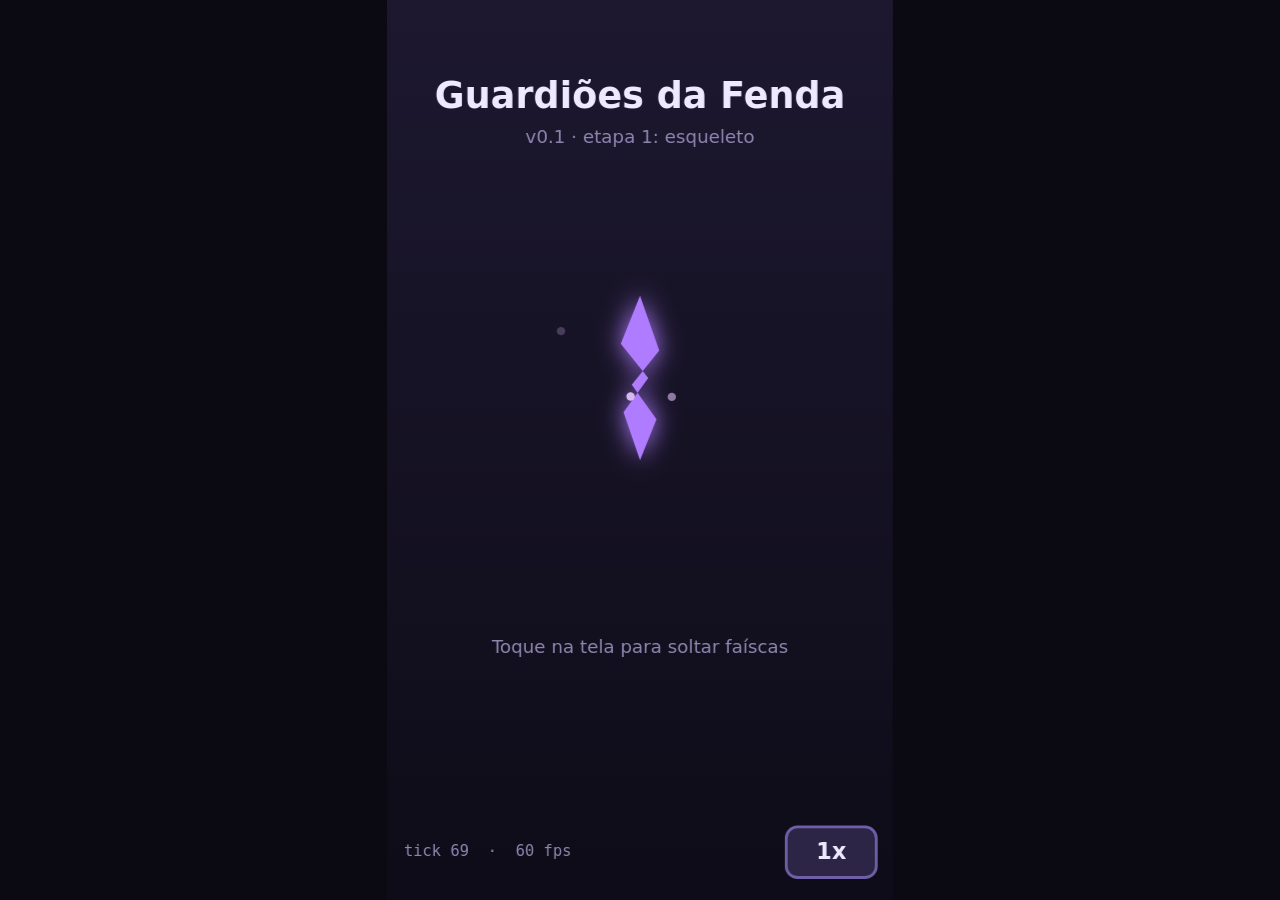
==== index.html @ 6d7b93ea "Etapa 1: esqueleto do jogo com passo de tempo fixo - index.html abre direto via file:// (scripts clá" ====
<!DOCTYPE html>
<html lang="pt-BR">
<head>
  <meta charset="utf-8">
  <meta name="viewport" content="width=device-width, initial-scale=1, maximum-scale=1, user-scalable=no, viewport-fit=cover">
  <meta name="theme-color" content="#14111f">
  <title>Guardiões da Fenda</title>
  <link rel="stylesheet" href="css/estilo.css">
</head>
<body>
  <canvas id="tela" aria-label="Guardiões da Fenda"></canvas>

  <!-- Scripts clássicos (sem módulos ES) para abrir via file://. A ordem importa. -->
  <script src="js/rng.js"></script>
  <script src="js/sim.js"></script>
  <script src="js/loop.js"></script>
  <script src="js/render.js"></script>
  <script src="js/main.js"></script>
</body>
</html>
---- css/estilo.css ----
html, body {
  margin: 0;
  height: 100%;
  background: #0b0912;
  overflow: hidden;
  /* Sem zoom, rolagem ou seleção acidental ao arrastar no celular. */
  touch-action: none;
  user-select: none;
  -webkit-user-select: none;
  -webkit-touch-callout: none;
  -webkit-tap-highlight-color: transparent;
}

#tela {
  position: absolute;
  left: 50%;
  top: 50%;
  transform: translate(-50%, -50%);
  display: block;
  touch-action: none;
  /* Maior retângulo 9:16 que cabe na tela. dvh acompanha a barra do navegador móvel. */
  width: min(100vw, calc(100vh * 9 / 16));
  height: min(100vh, calc(100vw * 16 / 9));
  width: min(100vw, calc(100dvh * 9 / 16));
  height: min(100dvh, calc(100vw * 16 / 9));
}
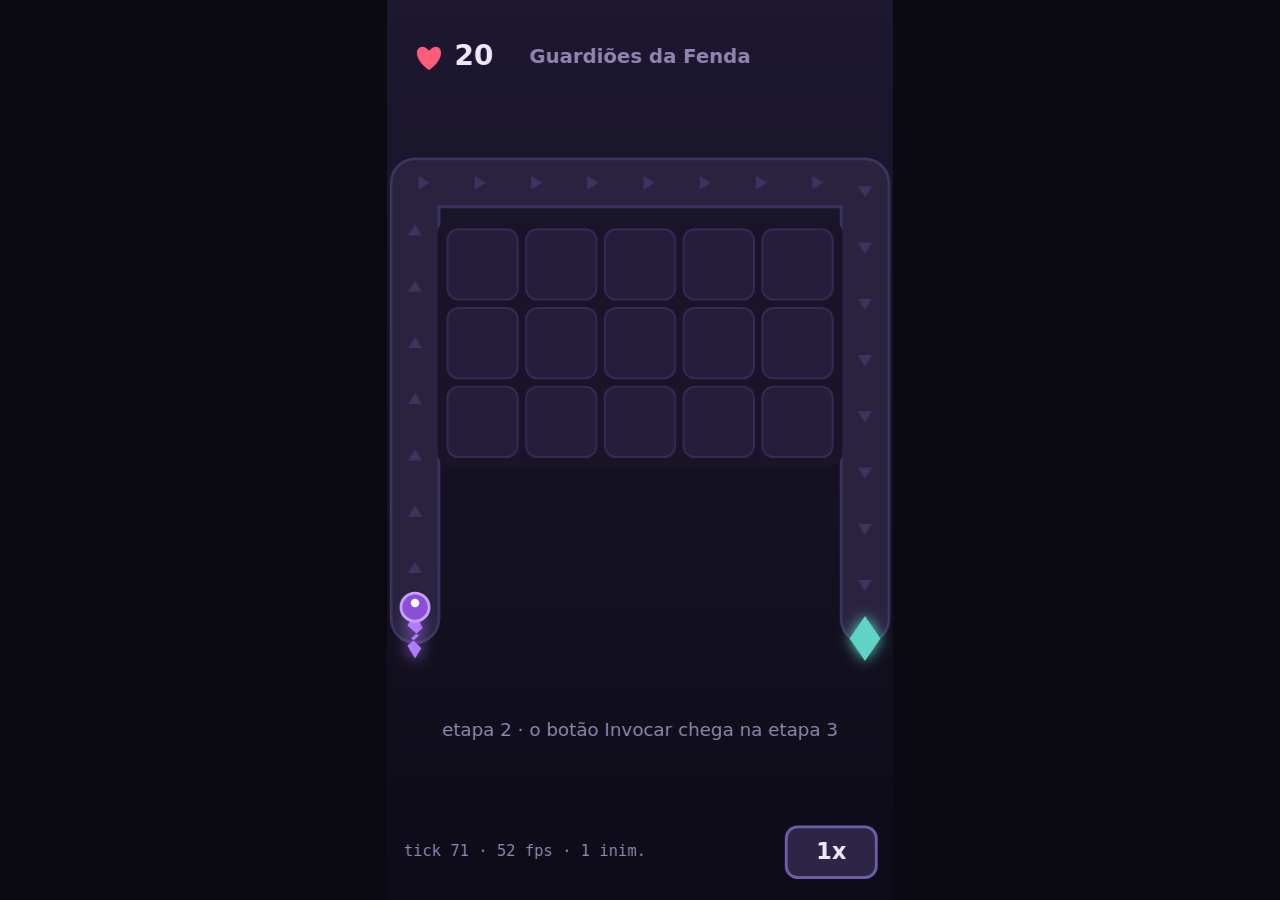
==== commit d56366a4: "Etapa 2: tabuleiro, caminho, inimigos e vida do jogador - Caminho em U contornando o tabuleiro 5x3, " ====
--- a/index.html
+++ b/index.html
@@ -12,6 +12,8 @@
 
   <!-- Scripts clássicos (sem módulos ES) para abrir via file://. A ordem importa. -->
   <script src="js/rng.js"></script>
+  <script src="js/dados.js"></script>
+  <script src="js/layout.js"></script>
   <script src="js/sim.js"></script>
   <script src="js/loop.js"></script>
   <script src="js/render.js"></script>
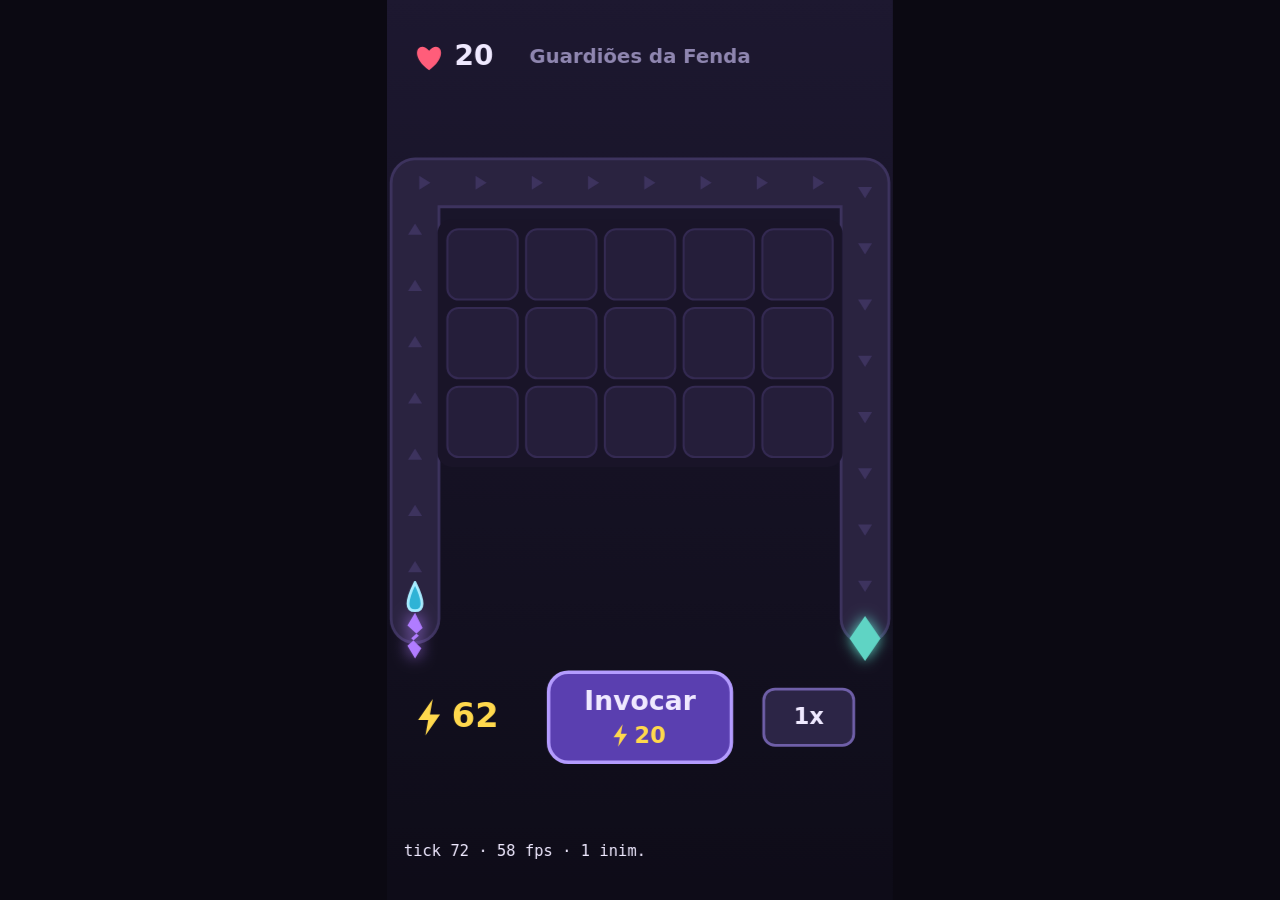
==== commit d21e63e6: "Etapa 4: os 5 guardiões em combate - Lança: dano único rápido - Geada: lentidão de 30% (não acumula;" ====
--- a/index.html
+++ b/index.html
@@ -15,6 +15,7 @@
   <script src="js/dados.js"></script>
   <script src="js/layout.js"></script>
   <script src="js/sim.js"></script>
+  <script src="js/combate.js"></script>
   <script src="js/loop.js"></script>
   <script src="js/render.js"></script>
   <script src="js/main.js"></script>
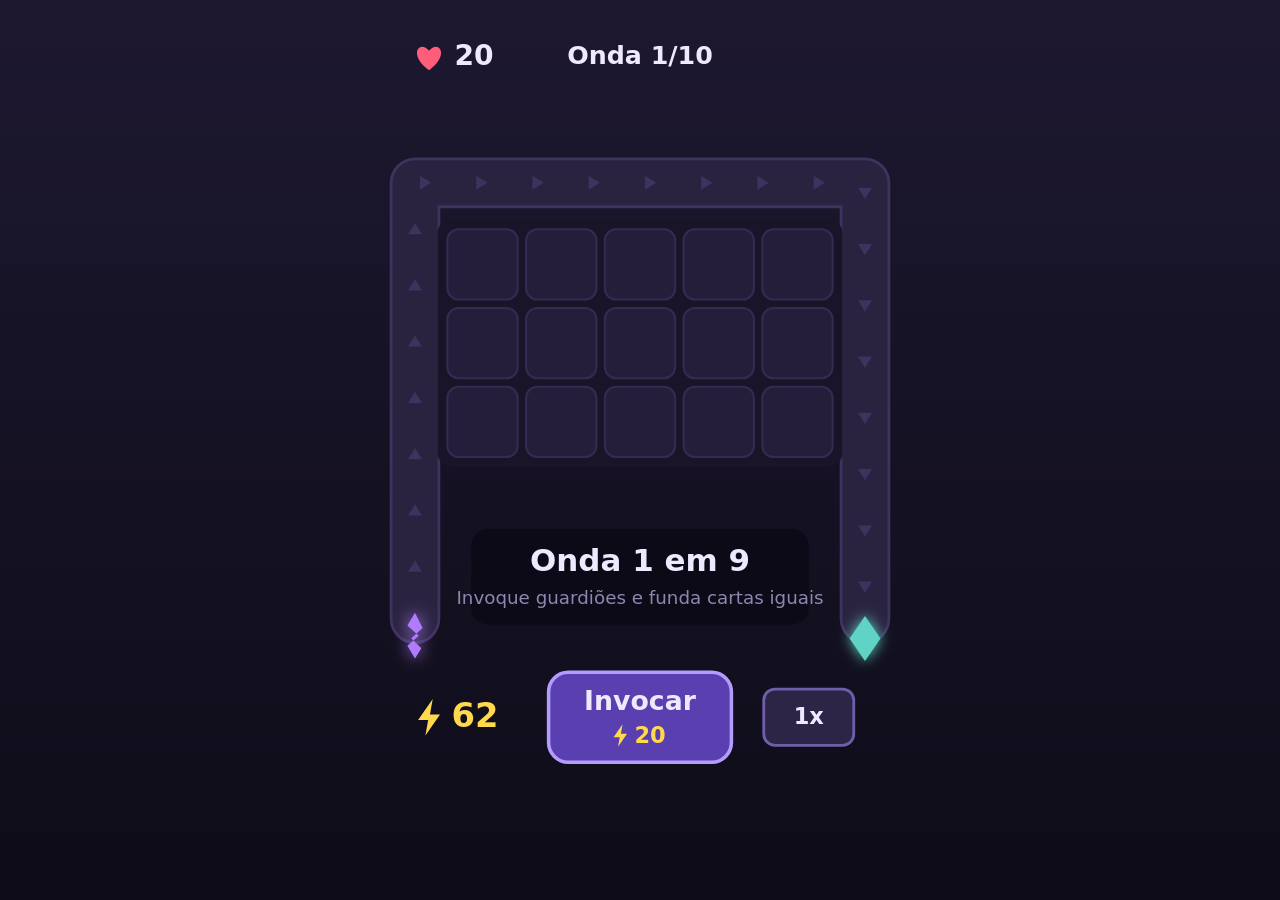
==== commit 761cfcc8: "Etapa 7 (parte 1): tela cheia, depuração escondida e novo custo de invocar - Canvas ocupa a tela int" ====
--- a/index.html
+++ b/index.html
@@ -3,7 +3,11 @@
 <head>
   <meta charset="utf-8">
   <meta name="viewport" content="width=device-width, initial-scale=1, maximum-scale=1, user-scalable=no, viewport-fit=cover">
-  <meta name="theme-color" content="#14111f">
+  <meta name="theme-color" content="#1d1830">
+  <!-- Ao adicionar à tela inicial, abre em tela cheia, sem barra do navegador -->
+  <meta name="mobile-web-app-capable" content="yes">
+  <meta name="apple-mobile-web-app-capable" content="yes">
+  <meta name="apple-mobile-web-app-status-bar-style" content="black-translucent">
   <title>Guardiões da Fenda</title>
   <link rel="stylesheet" href="css/estilo.css">
 </head>
--- a/css/estilo.css
+++ b/css/estilo.css
@@ -1,7 +1,7 @@
 html, body {
   margin: 0;
   height: 100%;
-  background: #0b0912;
+  background: #14111f; /* mesma cor do fundo do jogo: sem bordas visíveis ao carregar */
   overflow: hidden;
   /* Sem zoom, rolagem ou seleção acidental ao arrastar no celular. */
   touch-action: none;
@@ -9,18 +9,18 @@
   -webkit-user-select: none;
   -webkit-touch-callout: none;
   -webkit-tap-highlight-color: transparent;
+  overscroll-behavior: none;
 }
 
+/* O canvas ocupa a tela inteira. O mundo 360x640 é centralizado dentro dele
+   pelo render.js, e o fundo do jogo preenche a sobra (sem faixas pretas). */
 #tela {
-  position: absolute;
-  left: 50%;
-  top: 50%;
-  transform: translate(-50%, -50%);
+  position: fixed;
+  left: 0;
+  top: 0;
   display: block;
   touch-action: none;
-  /* Maior retângulo 9:16 que cabe na tela. dvh acompanha a barra do navegador móvel. */
-  width: min(100vw, calc(100vh * 9 / 16));
-  height: min(100vh, calc(100vw * 16 / 9));
-  width: min(100vw, calc(100dvh * 9 / 16));
-  height: min(100dvh, calc(100vw * 16 / 9));
+  width: 100vw;
+  height: 100vh;
+  height: 100dvh; /* acompanha a barra do navegador móvel */
 }
